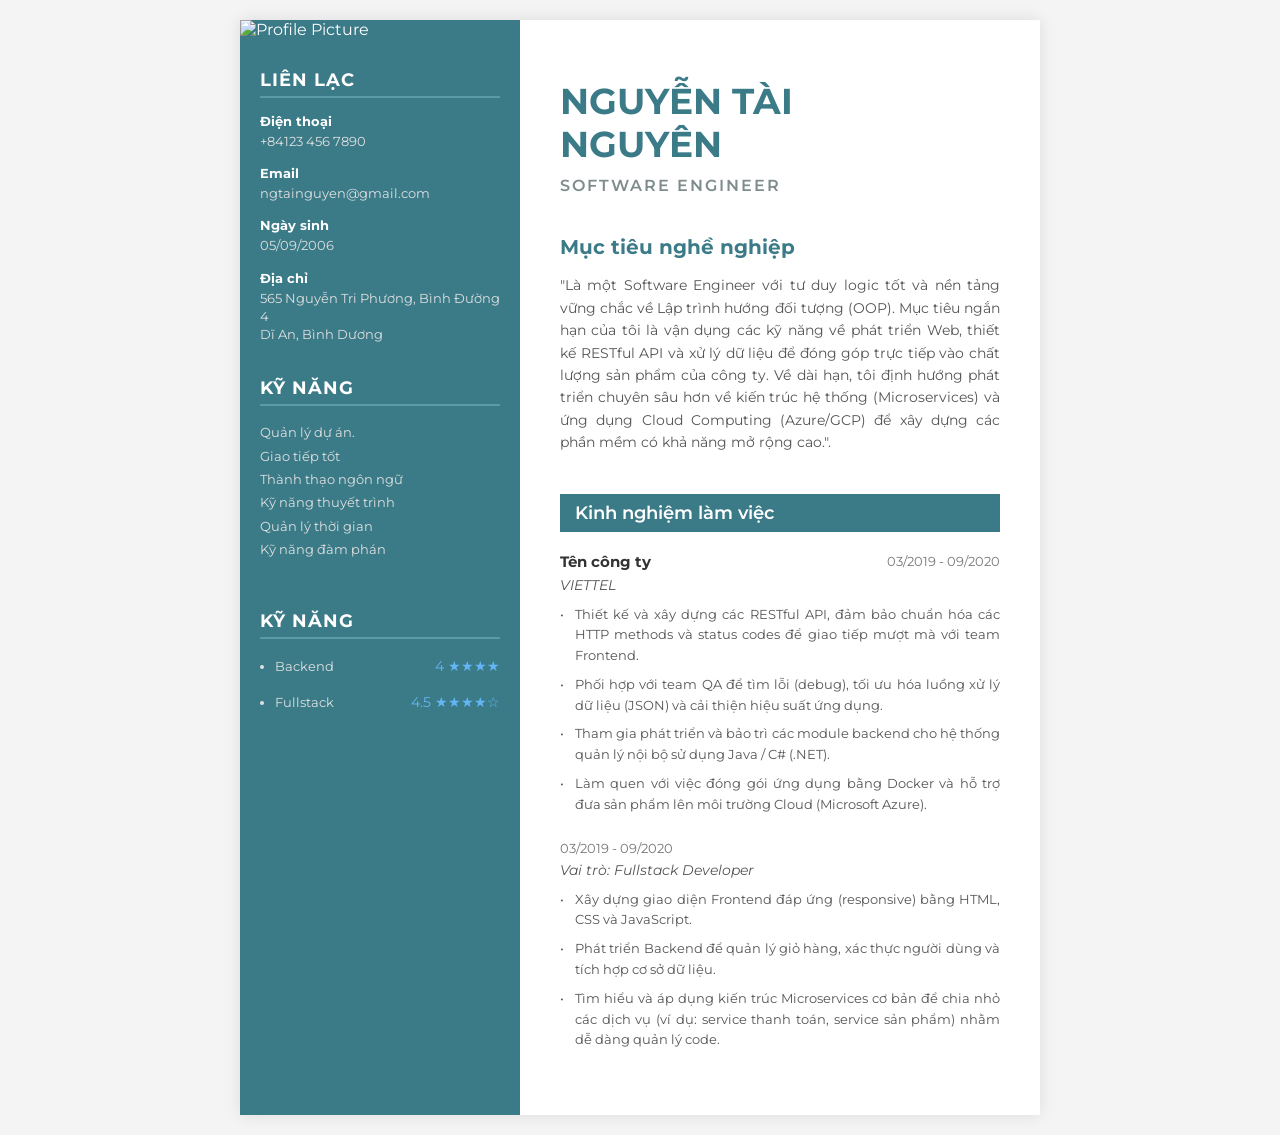
==== index.html @ 8b5298c1 "cap nhat" ====
<!DOCTYPE html>
<html lang="vi">
<head>
    <meta charset="UTF-8">
    <meta name="viewport" content="width=device-width, initial-scale=1.0">
    <title>CV - Nguyễn Tài Nguyên</title>
    <link rel="stylesheet" href="style.css">
</head>
<body>

    <div class="cv-container">
        
        <div class="sidebar">
            <img src="c:\Users\Admin\Pictures\Screenshots\z7631993778993_e1167d0ceed795b29718de0225dc4d7f.jpg" alt="Profile Picture" class="profile-pic">
            
            <div class="sidebar-content">
                <h2 class="sidebar-title">Liên lạc</h2>
                
                <div class="contact-item">
                    <div class="contact-label">Điện thoại</div>
                    <div class="contact-text">+84123 456 7890</div>
                </div>
                
                <div class="contact-item">
                    <div class="contact-label">Email</div>
                    <div class="contact-text">ngtainguyen@gmail.com</div>
                </div>
                
                <div class="contact-item">
                    <div class="contact-label">Ngày sinh</div>
                    <div class="contact-text">05/09/2006</div>
                </div>
                
                <div class="contact-item">
                    <div class="contact-label">Địa chỉ</div>
                    <div class="contact-text">565 Nguyễn Tri Phương, Bình Đường 4<br>Dĩ An, Bình Dương</div>
                </div>

                <br>
                <h2 class="sidebar-title">Kỹ năng</h2>
                <ul class="skill-list">
                    <li>Quản lý dự án.</li>
                    <li>Giao tiếp tốt</li>
                    <li>Thành thạo ngôn ngữ</li>
                    <li>Kỹ năng thuyết trình</li>
                    <li>Quản lý thời gian</li>
                    <li>Kỹ năng đàm phán</li>
                </ul>

                <br>
                <h2 class="sidebar-title">Kỹ năng</h2>
                <ul class="skill-list skill-list-bullets">
                    <li>
                        <div class="software-skill">
                            <span>Backend</span>
                            <span class="stars">4 ★★★★</span>
                        </div>
                    </li>
                    <li>
                        <div class="software-skill">
                            <span>Fullstack</span>
                            <span class="stars">4.5 ★★★★☆</span>
                        </div>
                    </li>
                </ul>
            </div>
        </div>

        <div class="main-content">
            <div class="header">
                <h1 class="name">NGUYỄN TÀI<br>NGUYÊN</h1>
                <div class="job-title">Software Engineer</div>
            </div>

            <div class="section">
                <h2 class="section-title-main">Mục tiêu nghề nghiệp</h2>
                <p class="objective-text">"Là một Software Engineer với tư duy logic tốt và nền tảng vững chắc về Lập trình hướng đối tượng (OOP). Mục tiêu ngắn hạn của tôi là vận dụng các kỹ năng về phát triển Web, thiết kế RESTful API và xử lý dữ liệu để đóng góp trực tiếp vào chất lượng sản phẩm của công ty. Về dài hạn, tôi định hướng phát triển chuyên sâu hơn về kiến trúc hệ thống (Microservices) và ứng dụng Cloud Computing (Azure/GCP) để xây dựng các phần mềm có khả năng mở rộng cao.".</p>
            </div>

            <div class="section">
                <h2 class="section-title-bg">Kinh nghiệm làm việc</h2>
                
                <div class="job-entry">
                    <div class="job-header">
                        <span class="company-name">Tên công ty</span>
                        <span class="job-date">03/2019 - 09/2020</span>
                    </div>
                    <div class="job-role">VIETTEL</div>
                    <ul class="job-description">
                        <li>Thiết kế và xây dựng các RESTful API, đảm bảo chuẩn hóa các HTTP methods và status codes để giao tiếp mượt mà với team Frontend.</li>
                        <li>Phối hợp với team QA để tìm lỗi (debug), tối ưu hóa luồng xử lý dữ liệu (JSON) và cải thiện hiệu suất ứng dụng.</li>
                        <li>Tham gia phát triển và bảo trì các module backend cho hệ thống quản lý nội bộ sử dụng Java / C# (.NET).</li>
                        <li>Làm quen với việc đóng gói ứng dụng bằng Docker và hỗ trợ đưa sản phẩm lên môi trường Cloud (Microsoft Azure).</li>
                    </ul>
                </div>

                <div class="job-entry">
                    <div class="job-header">
                        <span class="job-date">03/2019 - 09/2020</span>
                    </div>
                    <div class="job-role">Vai trò: Fullstack Developer</div>
                    <ul class="job-description">
                        <li>Xây dựng giao diện Frontend đáp ứng (responsive) bằng HTML, CSS và JavaScript.</li>
                        <li>Phát triển Backend để quản lý giỏ hàng, xác thực người dùng và tích hợp cơ sở dữ liệu.</li>
                        <li>Tìm hiểu và áp dụng kiến trúc Microservices cơ bản để chia nhỏ các dịch vụ (ví dụ: service thanh toán, service sản phẩm) nhằm dễ dàng quản lý code.</li>
                    </ul>
                </div>
                
            </div>
        </div>
        
    </div>

</body>
</html>
---- style.css ----
@import url('https://fonts.googleapis.com/css2?family=Montserrat:ital,wght@0,400;0,600;0,700;1,400&display=swap');

* {
    box-sizing: border-box;
    margin: 0;
    padding: 0;
}

body {
    font-family: 'Montserrat', sans-serif;
    background-color: #f4f4f4;
    display: flex;
    justify-content: center;
    padding: 20px;
}

.cv-container {
    width: 800px;
    background-color: #ffffff;
    display: flex;
    box-shadow: 0 0 15px rgba(0, 0, 0, 0.1);
}

/* --- Cột trái (Sidebar) --- */
.sidebar {
    width: 35%;
    background-color: #3b7b88;
    color: #ffffff;
    padding-bottom: 30px;
}

.profile-pic {
    width: 100%;
    height: auto;
    display: block;
}

.sidebar-content {
    padding: 30px 20px;
}

.sidebar-title {
    font-size: 18px;
    text-transform: uppercase;
    font-weight: 700;
    margin-bottom: 15px;
    border-bottom: 2px solid #5a9ba7;
    padding-bottom: 5px;
    letter-spacing: 1px;
}

.contact-item {
    margin-bottom: 15px;
}

.contact-label {
    font-weight: 700;
    font-size: 13px;
    margin-bottom: 3px;
}

.contact-text {
    font-size: 13px;
    color: #e0e0e0;
    line-height: 1.4;
}

.skill-list {
    list-style-type: none;
    font-size: 13px;
    line-height: 1.8;
    color: #e0e0e0;
    margin-bottom: 30px;
}

.skill-list-bullets {
    list-style-type: disc;
    padding-left: 15px;
}

.software-skill {
    display: flex;
    justify-content: space-between;
    align-items: center;
    margin-bottom: 10px;
    font-size: 13px;
    color: #e0e0e0;
}

.stars {
    color: #64b5f6;
    font-size: 14px;
}

/* --- Cột phải (Main Content) --- */
.main-content {
    width: 65%;
    padding: 40px;
}

.header {
    margin-bottom: 40px;
    margin-top: 20px;
}

.name {
    font-size: 36px;
    color: #3b7b88;
    text-transform: uppercase;
    line-height: 1.2;
    margin-bottom: 10px;
}

.job-title {
    font-size: 16px;
    color: #7f8c8d;
    text-transform: uppercase;
    letter-spacing: 2px;
    font-weight: 600;
}

.section-title-main {
    font-size: 20px;
    color: #3b7b88;
    font-weight: 700;
    margin-bottom: 15px;
}

.section-title-bg {
    background-color: #3b7b88;
    color: #ffffff;
    padding: 8px 15px;
    font-size: 18px;
    font-weight: 600;
    margin-bottom: 20px;
}

.objective-text {
    font-size: 14px;
    line-height: 1.6;
    color: #555;
    margin-bottom: 40px;
    text-align: justify;
}

.job-entry {
    margin-bottom: 25px;
}

.job-header {
    display: flex;
    justify-content: space-between;
    align-items: center;
    margin-bottom: 5px;
}

.company-name {
    font-weight: 700;
    font-size: 15px;
    color: #333;
}

.job-date {
    font-size: 13px;
    color: #777;
}

.job-role {
    font-style: italic;
    font-size: 14px;
    color: #555;
    margin-bottom: 10px;
}

.job-description {
    list-style-type: none;
    padding-left: 0;
}

.job-description li {
    position: relative;
    padding-left: 15px;
    font-size: 13px;
    line-height: 1.6;
    color: #555;
    margin-bottom: 8px;
    text-align: justify;
}

.job-description li::before {
    content: "•";
    position: absolute;
    left: 0;
    color: #555;
}
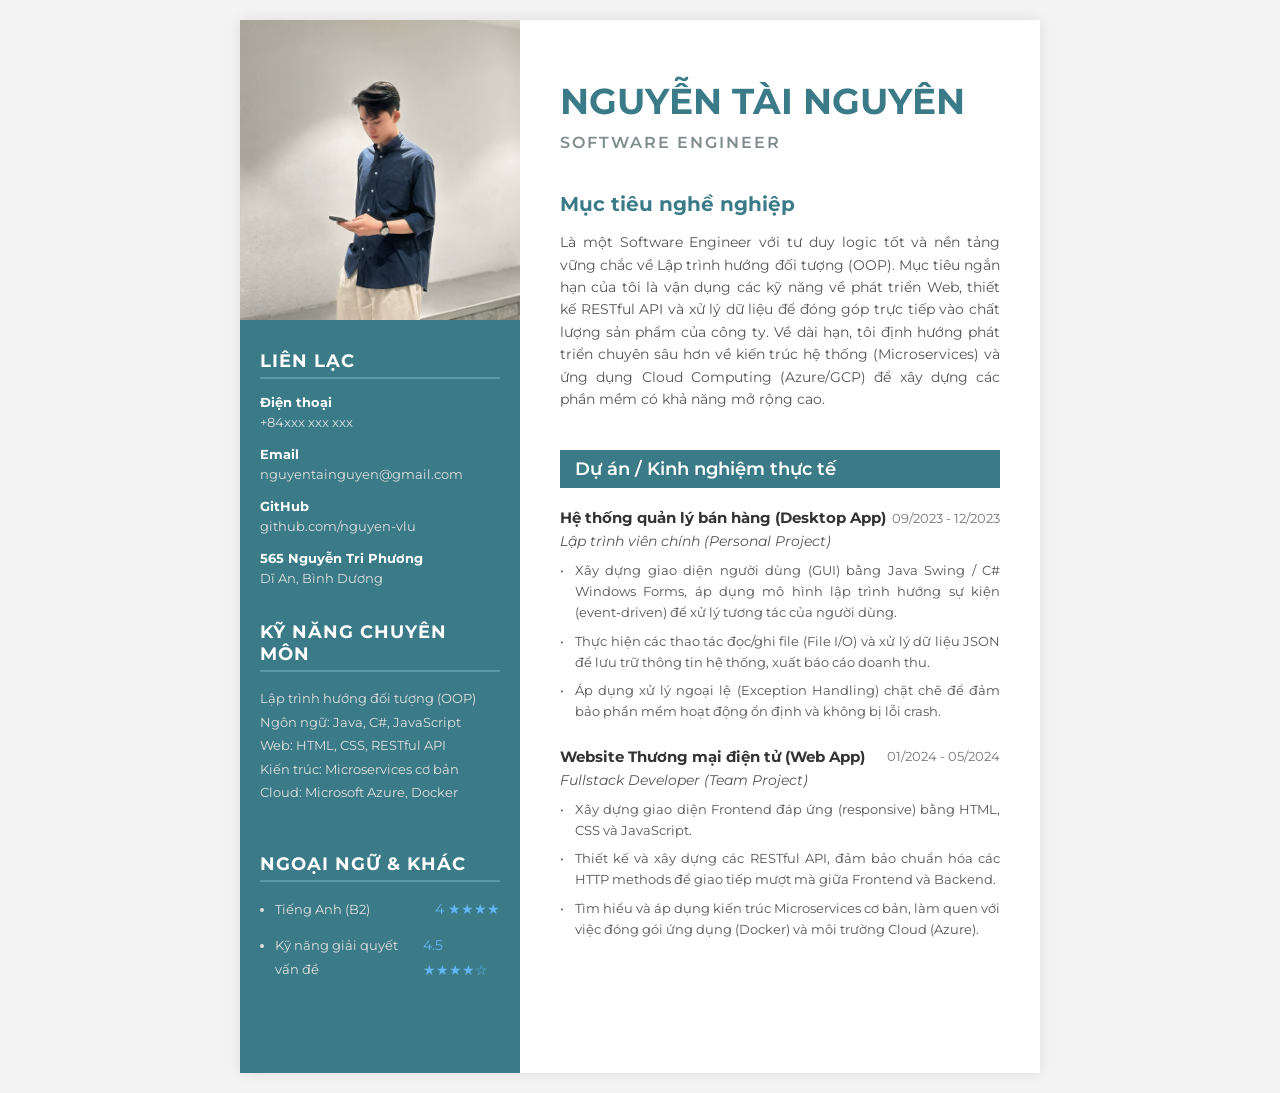
==== commit 1729d079: "update CV" ====
--- a/index.html
+++ b/index.html
@@ -3,62 +3,257 @@
 <head>
     <meta charset="UTF-8">
     <meta name="viewport" content="width=device-width, initial-scale=1.0">
-    <title>CV - Nguyễn Tài Nguyên</title>
-    <link rel="stylesheet" href="style.css">
+    <title>CV - Lập trình viên</title>
+    <style>
+        @import url('https://fonts.googleapis.com/css2?family=Montserrat:ital,wght@0,400;0,600;0,700;1,400&display=swap');
+
+        * {
+            box-sizing: border-box;
+            margin: 0;
+            padding: 0;
+        }
+
+        body {
+            font-family: 'Montserrat', sans-serif;
+            background-color: #f4f4f4;
+            display: flex;
+            justify-content: center;
+            padding: 20px;
+        }
+
+        .cv-container {
+            width: 800px;
+            background-color: #ffffff;
+            display: flex;
+            box-shadow: 0 0 15px rgba(0, 0, 0, 0.1);
+        }
+
+        /* --- Cột trái (Sidebar) --- */
+        .sidebar {
+            width: 35%;
+            background-color: #3b7b88;
+            color: #ffffff;
+            padding-bottom: 30px;
+        }
+
+        .profile-pic {
+            width: 100%;
+            height: auto;
+            display: block;
+        }
+
+        .sidebar-content {
+            padding: 30px 20px;
+        }
+
+        .sidebar-title {
+            font-size: 18px;
+            text-transform: uppercase;
+            font-weight: 700;
+            margin-bottom: 15px;
+            border-bottom: 2px solid #5a9ba7;
+            padding-bottom: 5px;
+            letter-spacing: 1px;
+        }
+
+        .contact-item {
+            margin-bottom: 15px;
+        }
+
+        .contact-label {
+            font-weight: 700;
+            font-size: 13px;
+            margin-bottom: 3px;
+        }
+
+        .contact-text {
+            font-size: 13px;
+            color: #e0e0e0;
+            line-height: 1.4;
+        }
+
+        .skill-list {
+            list-style-type: none;
+            font-size: 13px;
+            line-height: 1.8;
+            color: #e0e0e0;
+            margin-bottom: 30px;
+        }
+
+        .skill-list-bullets {
+            list-style-type: disc;
+            padding-left: 15px;
+        }
+
+        .software-skill {
+            display: flex;
+            justify-content: space-between;
+            align-items: center;
+            margin-bottom: 10px;
+            font-size: 13px;
+            color: #e0e0e0;
+        }
+
+        .stars {
+            color: #64b5f6;
+            font-size: 14px;
+        }
+
+        /* --- Cột phải (Main Content) --- */
+        .main-content {
+            width: 65%;
+            padding: 40px;
+        }
+
+        .header {
+            margin-bottom: 40px;
+            margin-top: 20px;
+        }
+
+        .name {
+            font-size: 36px;
+            color: #3b7b88;
+            text-transform: uppercase;
+            line-height: 1.2;
+            margin-bottom: 10px;
+        }
+
+        .job-title {
+            font-size: 16px;
+            color: #7f8c8d;
+            text-transform: uppercase;
+            letter-spacing: 2px;
+            font-weight: 600;
+        }
+
+        .section-title-main {
+            font-size: 20px;
+            color: #3b7b88;
+            font-weight: 700;
+            margin-bottom: 15px;
+        }
+
+        .section-title-bg {
+            background-color: #3b7b88;
+            color: #ffffff;
+            padding: 8px 15px;
+            font-size: 18px;
+            font-weight: 600;
+            margin-bottom: 20px;
+        }
+
+        .objective-text {
+            font-size: 14px;
+            line-height: 1.6;
+            color: #555;
+            margin-bottom: 40px;
+            text-align: justify;
+        }
+
+        .job-entry {
+            margin-bottom: 25px;
+        }
+
+        .job-header {
+            display: flex;
+            justify-content: space-between;
+            align-items: center;
+            margin-bottom: 5px;
+        }
+
+        .company-name {
+            font-weight: 700;
+            font-size: 15px;
+            color: #333;
+        }
+
+        .job-date {
+            font-size: 13px;
+            color: #777;
+        }
+
+        .job-role {
+            font-style: italic;
+            font-size: 14px;
+            color: #555;
+            margin-bottom: 10px;
+        }
+
+        .job-description {
+            list-style-type: none;
+            padding-left: 0;
+        }
+
+        .job-description li {
+            position: relative;
+            padding-left: 15px;
+            font-size: 13px;
+            line-height: 1.6;
+            color: #555;
+            margin-bottom: 8px;
+            text-align: justify;
+        }
+
+        .job-description li::before {
+            content: "•";
+            position: absolute;
+            left: 0;
+            color: #555;
+        }
+    </style>
 </head>
 <body>
 
     <div class="cv-container">
         
         <div class="sidebar">
-            <img src="c:\Users\Admin\Pictures\Screenshots\z7631993778993_e1167d0ceed795b29718de0225dc4d7f.jpg" alt="Profile Picture" class="profile-pic">
+            <img src="z7631993778993_e1167d0ceed795b29718de0225dc4d7f.jpg" alt="Profile Picture" class="profile-pic">
             
             <div class="sidebar-content">
                 <h2 class="sidebar-title">Liên lạc</h2>
                 
                 <div class="contact-item">
                     <div class="contact-label">Điện thoại</div>
-                    <div class="contact-text">+84123 456 7890</div>
+                    <div class="contact-text">+84xxx xxx xxx</div>
                 </div>
                 
                 <div class="contact-item">
                     <div class="contact-label">Email</div>
-                    <div class="contact-text">ngtainguyen@gmail.com</div>
+                    <div class="contact-text">nguyentainguyen@gmail.com</div>
                 </div>
                 
                 <div class="contact-item">
-                    <div class="contact-label">Ngày sinh</div>
-                    <div class="contact-text">05/09/2006</div>
+                    <div class="contact-label">GitHub</div>
+                    <div class="contact-text">github.com/nguyen-vlu</div>
                 </div>
                 
                 <div class="contact-item">
-                    <div class="contact-label">Địa chỉ</div>
-                    <div class="contact-text">565 Nguyễn Tri Phương, Bình Đường 4<br>Dĩ An, Bình Dương</div>
+                    <div class="contact-label">565 Nguyễn Tri Phương</div>
+                    <div class="contact-text">Dĩ An, Bình Dương</div>
                 </div>
 
                 <br>
-                <h2 class="sidebar-title">Kỹ năng</h2>
+                <h2 class="sidebar-title">Kỹ năng chuyên môn</h2>
                 <ul class="skill-list">
-                    <li>Quản lý dự án.</li>
-                    <li>Giao tiếp tốt</li>
-                    <li>Thành thạo ngôn ngữ</li>
-                    <li>Kỹ năng thuyết trình</li>
-                    <li>Quản lý thời gian</li>
-                    <li>Kỹ năng đàm phán</li>
+                    <li>Lập trình hướng đối tượng (OOP)</li>
+                    <li>Ngôn ngữ: Java, C#, JavaScript</li>
+                    <li>Web: HTML, CSS, RESTful API</li>
+                    <li>Kiến trúc: Microservices cơ bản</li>
+                    <li>Cloud: Microsoft Azure, Docker</li>
                 </ul>
 
                 <br>
-                <h2 class="sidebar-title">Kỹ năng</h2>
+                <h2 class="sidebar-title">Ngoại ngữ & Khác</h2>
                 <ul class="skill-list skill-list-bullets">
                     <li>
                         <div class="software-skill">
-                            <span>Backend</span>
+                            <span>Tiếng Anh (B2)</span>
                             <span class="stars">4 ★★★★</span>
                         </div>
                     </li>
                     <li>
                         <div class="software-skill">
-                            <span>Fullstack</span>
+                            <span>Kỹ năng giải quyết vấn đề</span>
                             <span class="stars">4.5 ★★★★☆</span>
                         </div>
                     </li>
@@ -68,41 +263,41 @@
 
         <div class="main-content">
             <div class="header">
-                <h1 class="name">NGUYỄN TÀI<br>NGUYÊN</h1>
-                <div class="job-title">Software Engineer</div>
+                <h1 class="name">Nguyễn Tài Nguyên</h1>
+                <div class="job-title">SOFTWARE ENGINEER</div>
             </div>
 
             <div class="section">
                 <h2 class="section-title-main">Mục tiêu nghề nghiệp</h2>
-                <p class="objective-text">"Là một Software Engineer với tư duy logic tốt và nền tảng vững chắc về Lập trình hướng đối tượng (OOP). Mục tiêu ngắn hạn của tôi là vận dụng các kỹ năng về phát triển Web, thiết kế RESTful API và xử lý dữ liệu để đóng góp trực tiếp vào chất lượng sản phẩm của công ty. Về dài hạn, tôi định hướng phát triển chuyên sâu hơn về kiến trúc hệ thống (Microservices) và ứng dụng Cloud Computing (Azure/GCP) để xây dựng các phần mềm có khả năng mở rộng cao.".</p>
+                <p class="objective-text">Là một Software Engineer với tư duy logic tốt và nền tảng vững chắc về Lập trình hướng đối tượng (OOP). Mục tiêu ngắn hạn của tôi là vận dụng các kỹ năng về phát triển Web, thiết kế RESTful API và xử lý dữ liệu để đóng góp trực tiếp vào chất lượng sản phẩm của công ty. Về dài hạn, tôi định hướng phát triển chuyên sâu hơn về kiến trúc hệ thống (Microservices) và ứng dụng Cloud Computing (Azure/GCP) để xây dựng các phần mềm có khả năng mở rộng cao.</p>
             </div>
 
             <div class="section">
-                <h2 class="section-title-bg">Kinh nghiệm làm việc</h2>
+                <h2 class="section-title-bg">Dự án / Kinh nghiệm thực tế</h2>
                 
                 <div class="job-entry">
                     <div class="job-header">
-                        <span class="company-name">Tên công ty</span>
-                        <span class="job-date">03/2019 - 09/2020</span>
+                        <span class="company-name">Hệ thống quản lý bán hàng (Desktop App)</span>
+                        <span class="job-date">09/2023 - 12/2023</span>
                     </div>
-                    <div class="job-role">VIETTEL</div>
+                    <div class="job-role">Lập trình viên chính (Personal Project)</div>
                     <ul class="job-description">
-                        <li>Thiết kế và xây dựng các RESTful API, đảm bảo chuẩn hóa các HTTP methods và status codes để giao tiếp mượt mà với team Frontend.</li>
-                        <li>Phối hợp với team QA để tìm lỗi (debug), tối ưu hóa luồng xử lý dữ liệu (JSON) và cải thiện hiệu suất ứng dụng.</li>
-                        <li>Tham gia phát triển và bảo trì các module backend cho hệ thống quản lý nội bộ sử dụng Java / C# (.NET).</li>
-                        <li>Làm quen với việc đóng gói ứng dụng bằng Docker và hỗ trợ đưa sản phẩm lên môi trường Cloud (Microsoft Azure).</li>
+                        <li>Xây dựng giao diện người dùng (GUI) bằng Java Swing / C# Windows Forms, áp dụng mô hình lập trình hướng sự kiện (event-driven) để xử lý tương tác của người dùng.</li>
+                        <li>Thực hiện các thao tác đọc/ghi file (File I/O) và xử lý dữ liệu JSON để lưu trữ thông tin hệ thống, xuất báo cáo doanh thu.</li>
+                        <li>Áp dụng xử lý ngoại lệ (Exception Handling) chặt chẽ để đảm bảo phần mềm hoạt động ổn định và không bị lỗi crash.</li>
                     </ul>
                 </div>
 
                 <div class="job-entry">
                     <div class="job-header">
-                        <span class="job-date">03/2019 - 09/2020</span>
+                        <span class="company-name">Website Thương mại điện tử (Web App)</span>
+                        <span class="job-date">01/2024 - 05/2024</span>
                     </div>
-                    <div class="job-role">Vai trò: Fullstack Developer</div>
+                    <div class="job-role">Fullstack Developer (Team Project)</div>
                     <ul class="job-description">
                         <li>Xây dựng giao diện Frontend đáp ứng (responsive) bằng HTML, CSS và JavaScript.</li>
-                        <li>Phát triển Backend để quản lý giỏ hàng, xác thực người dùng và tích hợp cơ sở dữ liệu.</li>
-                        <li>Tìm hiểu và áp dụng kiến trúc Microservices cơ bản để chia nhỏ các dịch vụ (ví dụ: service thanh toán, service sản phẩm) nhằm dễ dàng quản lý code.</li>
+                        <li>Thiết kế và xây dựng các RESTful API, đảm bảo chuẩn hóa các HTTP methods để giao tiếp mượt mà giữa Frontend và Backend.</li>
+                        <li>Tìm hiểu và áp dụng kiến trúc Microservices cơ bản, làm quen với việc đóng gói ứng dụng (Docker) và môi trường Cloud (Azure).</li>
                     </ul>
                 </div>
                 
